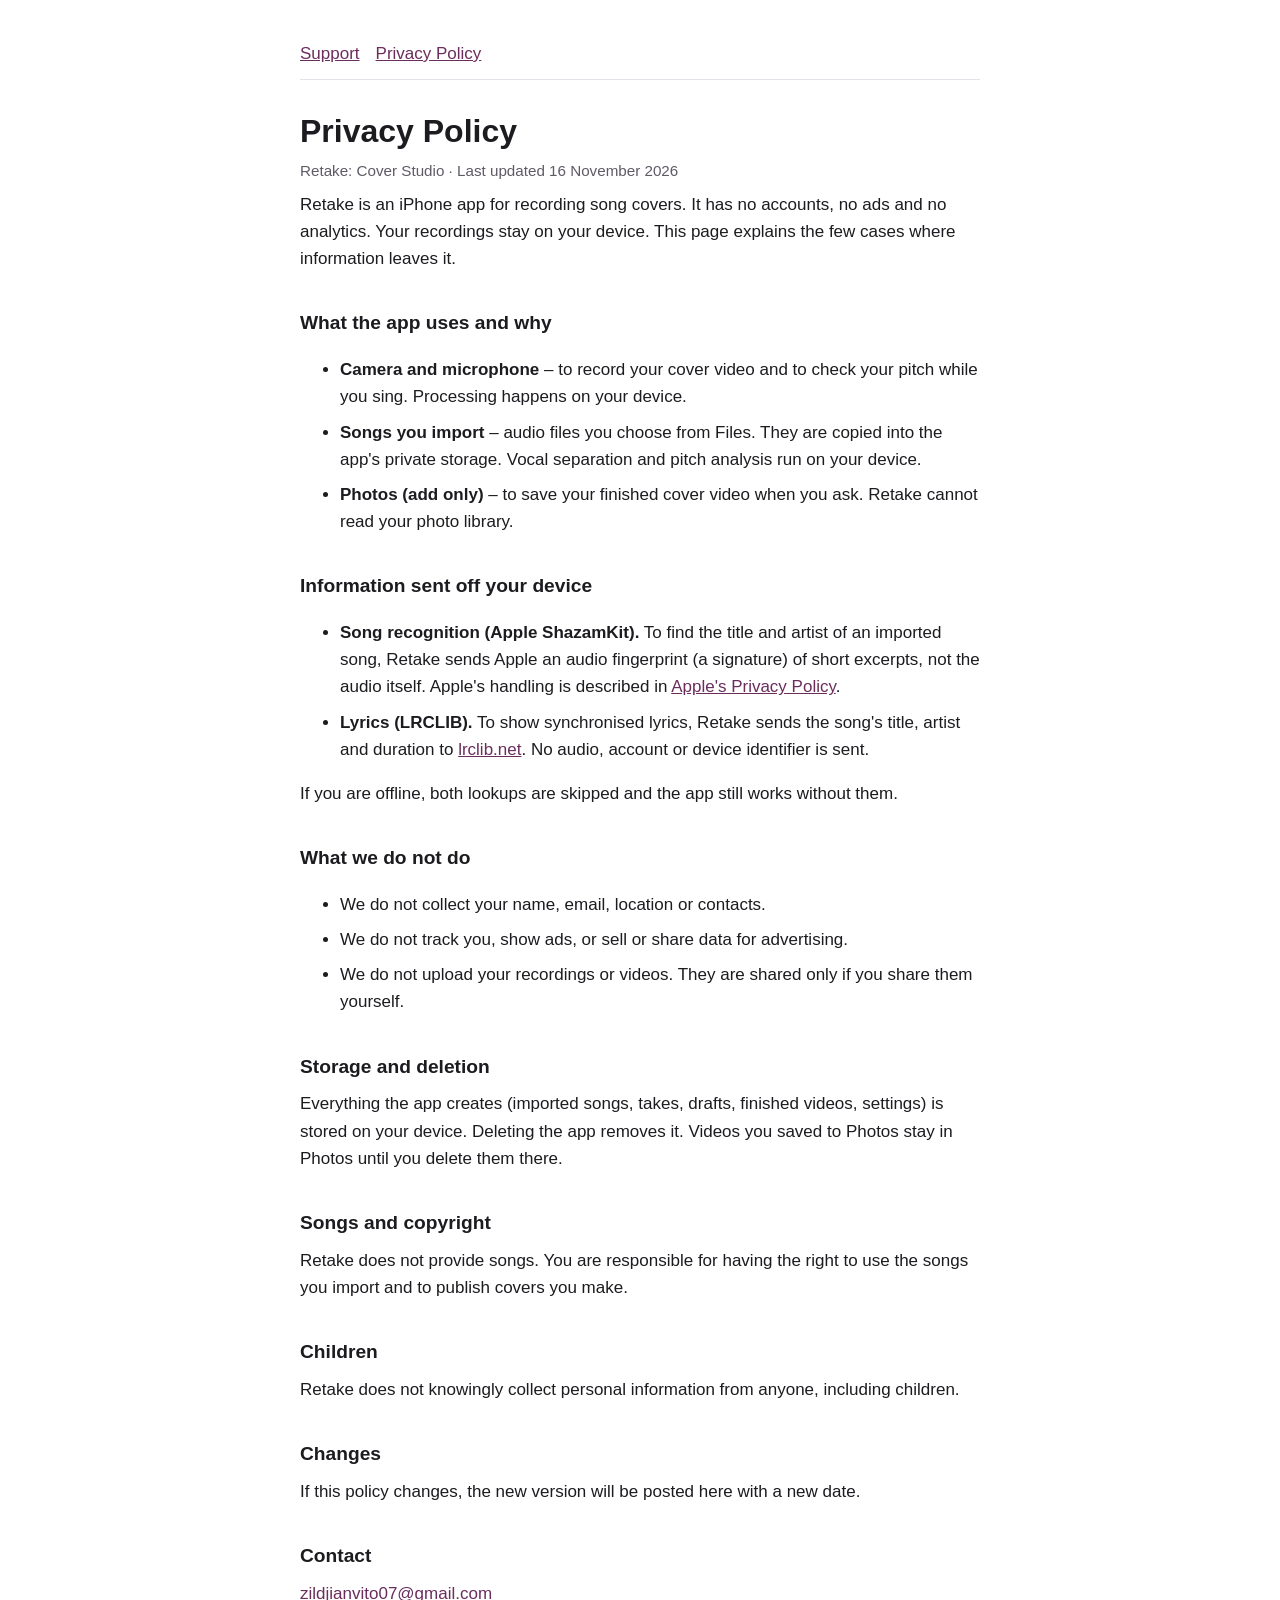
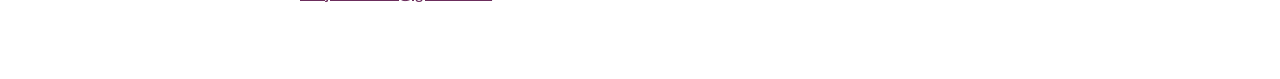
==== privacy.html @ 0d8c6d76 "docs: add support and privacy policy pages for App Store Co-Authored-By: Claude Sonnet 5.5 <noreply@" ====
<!doctype html>
<html lang="en">
<head>
<meta charset="utf-8">
<meta name="viewport" content="width=device-width, initial-scale=1">
<title>Retake: Cover Studio – Privacy Policy</title>
<link rel="stylesheet" href="style.css">
</head>
<body>
<main>
<nav><a href="./">Support</a><a href="privacy.html">Privacy Policy</a></nav>
<h1>Privacy Policy</h1>
<p class="muted">Retake: Cover Studio · Last updated 16 November 2026</p>

<p>Retake is an iPhone app for recording song covers. It has no accounts, no ads and no analytics. Your recordings stay on your device. This page explains the few cases where information leaves it.</p>

<h2>What the app uses and why</h2>
<ul>
<li><strong>Camera and microphone</strong> – to record your cover video and to check your pitch while you sing. Processing happens on your device.</li>
<li><strong>Songs you import</strong> – audio files you choose from Files. They are copied into the app's private storage. Vocal separation and pitch analysis run on your device.</li>
<li><strong>Photos (add only)</strong> – to save your finished cover video when you ask. Retake cannot read your photo library.</li>
</ul>

<h2>Information sent off your device</h2>
<ul>
<li><strong>Song recognition (Apple ShazamKit).</strong> To find the title and artist of an imported song, Retake sends Apple an audio fingerprint (a signature) of short excerpts, not the audio itself. Apple's handling is described in <a href="https://www.apple.com/legal/privacy/">Apple's Privacy Policy</a>.</li>
<li><strong>Lyrics (LRCLIB).</strong> To show synchronised lyrics, Retake sends the song's title, artist and duration to <a href="https://lrclib.net">lrclib.net</a>. No audio, account or device identifier is sent.</li>
</ul>
<p>If you are offline, both lookups are skipped and the app still works without them.</p>

<h2>What we do not do</h2>
<ul>
<li>We do not collect your name, email, location or contacts.</li>
<li>We do not track you, show ads, or sell or share data for advertising.</li>
<li>We do not upload your recordings or videos. They are shared only if you share them yourself.</li>
</ul>

<h2>Storage and deletion</h2>
<p>Everything the app creates (imported songs, takes, drafts, finished videos, settings) is stored on your device. Deleting the app removes it. Videos you saved to Photos stay in Photos until you delete them there.</p>

<h2>Songs and copyright</h2>
<p>Retake does not provide songs. You are responsible for having the right to use the songs you import and to publish covers you make.</p>

<h2>Children</h2>
<p>Retake does not knowingly collect personal information from anyone, including children.</p>

<h2>Changes</h2>
<p>If this policy changes, the new version will be posted here with a new date.</p>

<h2>Contact</h2>
<p><a href="mailto:zildjianvito07@gmail.com">zildjianvito07@gmail.com</a></p>
</main>
</body>
</html>
---- style.css ----
:root{--bg:#fff;--fg:#1c1b1f;--muted:#5f5a66;--accent:#6b2d5c;--line:#e6e1e8}
@media (prefers-color-scheme:dark){:root{--bg:#161318;--fg:#f1edf3;--muted:#b3acba;--accent:#d9a2cb;--line:#332d37}}
*{box-sizing:border-box}
body{margin:0;background:var(--bg);color:var(--fg);font:17px/1.6 -apple-system,BlinkMacSystemFont,"SF Pro Text",Helvetica,Arial,sans-serif}
main{max-width:720px;margin:0 auto;padding:40px 20px 64px}
h1{font-size:2rem;line-height:1.2;margin:0 0 8px}
h2{font-size:1.2rem;margin:36px 0 8px}
p,li{margin:8px 0}
a{color:var(--accent)}
.muted{color:var(--muted);font-size:.95rem}
nav{display:flex;gap:16px;margin-bottom:32px;border-bottom:1px solid var(--line);padding-bottom:12px}
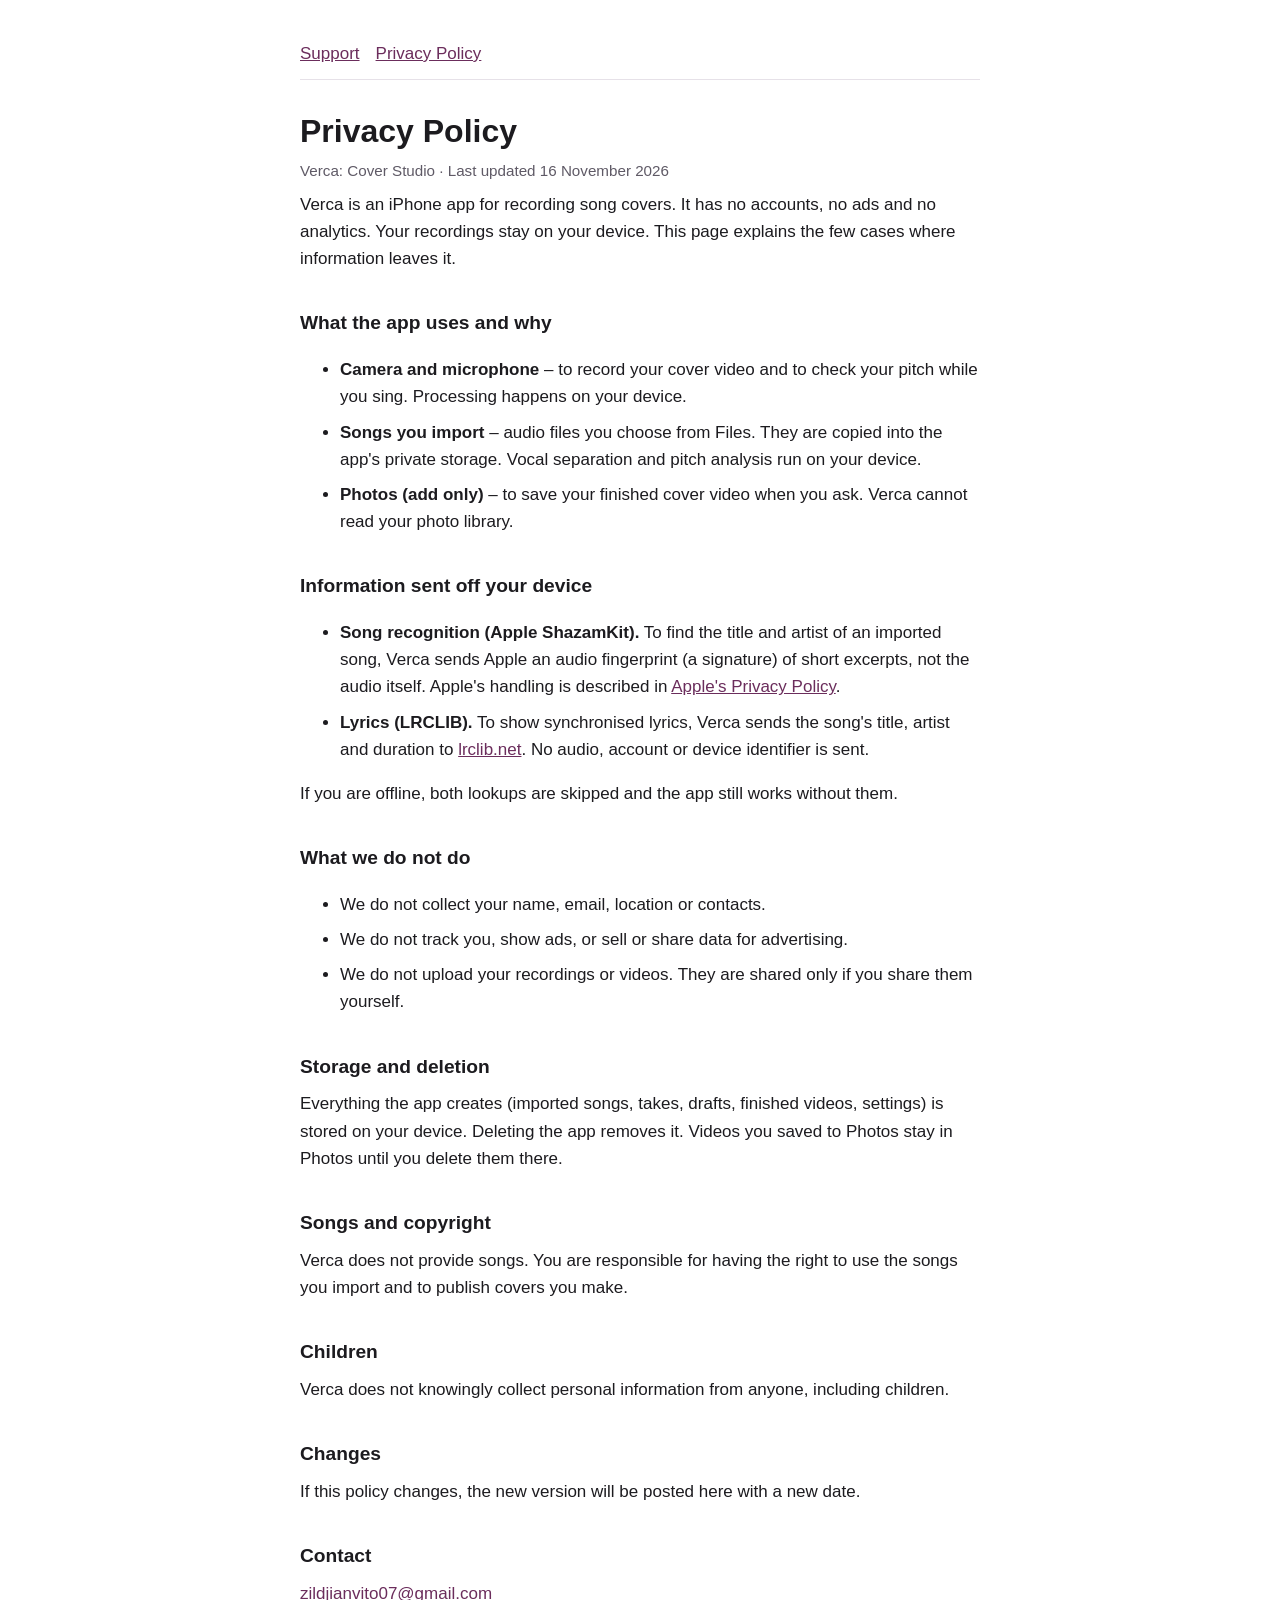
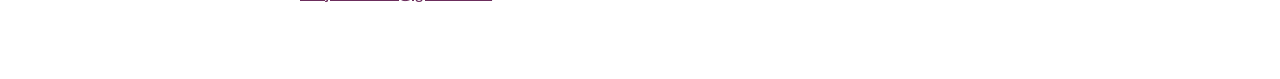
==== commit 8dc04d8b: "docs: rename app to Verca on support and privacy pages Co-Authored-By: Claude Sonnet 5.5 <noreply@an" ====
--- a/privacy.html
+++ b/privacy.html
@@ -3,28 +3,28 @@
 <head>
 <meta charset="utf-8">
 <meta name="viewport" content="width=device-width, initial-scale=1">
-<title>Retake: Cover Studio – Privacy Policy</title>
+<title>Verca: Cover Studio – Privacy Policy</title>
 <link rel="stylesheet" href="style.css">
 </head>
 <body>
 <main>
 <nav><a href="./">Support</a><a href="privacy.html">Privacy Policy</a></nav>
 <h1>Privacy Policy</h1>
-<p class="muted">Retake: Cover Studio · Last updated 16 November 2026</p>
+<p class="muted">Verca: Cover Studio · Last updated 16 November 2026</p>
 
-<p>Retake is an iPhone app for recording song covers. It has no accounts, no ads and no analytics. Your recordings stay on your device. This page explains the few cases where information leaves it.</p>
+<p>Verca is an iPhone app for recording song covers. It has no accounts, no ads and no analytics. Your recordings stay on your device. This page explains the few cases where information leaves it.</p>
 
 <h2>What the app uses and why</h2>
 <ul>
 <li><strong>Camera and microphone</strong> – to record your cover video and to check your pitch while you sing. Processing happens on your device.</li>
 <li><strong>Songs you import</strong> – audio files you choose from Files. They are copied into the app's private storage. Vocal separation and pitch analysis run on your device.</li>
-<li><strong>Photos (add only)</strong> – to save your finished cover video when you ask. Retake cannot read your photo library.</li>
+<li><strong>Photos (add only)</strong> – to save your finished cover video when you ask. Verca cannot read your photo library.</li>
 </ul>
 
 <h2>Information sent off your device</h2>
 <ul>
-<li><strong>Song recognition (Apple ShazamKit).</strong> To find the title and artist of an imported song, Retake sends Apple an audio fingerprint (a signature) of short excerpts, not the audio itself. Apple's handling is described in <a href="https://www.apple.com/legal/privacy/">Apple's Privacy Policy</a>.</li>
-<li><strong>Lyrics (LRCLIB).</strong> To show synchronised lyrics, Retake sends the song's title, artist and duration to <a href="https://lrclib.net">lrclib.net</a>. No audio, account or device identifier is sent.</li>
+<li><strong>Song recognition (Apple ShazamKit).</strong> To find the title and artist of an imported song, Verca sends Apple an audio fingerprint (a signature) of short excerpts, not the audio itself. Apple's handling is described in <a href="https://www.apple.com/legal/privacy/">Apple's Privacy Policy</a>.</li>
+<li><strong>Lyrics (LRCLIB).</strong> To show synchronised lyrics, Verca sends the song's title, artist and duration to <a href="https://lrclib.net">lrclib.net</a>. No audio, account or device identifier is sent.</li>
 </ul>
 <p>If you are offline, both lookups are skipped and the app still works without them.</p>
 
@@ -39,10 +39,10 @@
 <p>Everything the app creates (imported songs, takes, drafts, finished videos, settings) is stored on your device. Deleting the app removes it. Videos you saved to Photos stay in Photos until you delete them there.</p>
 
 <h2>Songs and copyright</h2>
-<p>Retake does not provide songs. You are responsible for having the right to use the songs you import and to publish covers you make.</p>
+<p>Verca does not provide songs. You are responsible for having the right to use the songs you import and to publish covers you make.</p>
 
 <h2>Children</h2>
-<p>Retake does not knowingly collect personal information from anyone, including children.</p>
+<p>Verca does not knowingly collect personal information from anyone, including children.</p>
 
 <h2>Changes</h2>
 <p>If this policy changes, the new version will be posted here with a new date.</p>
